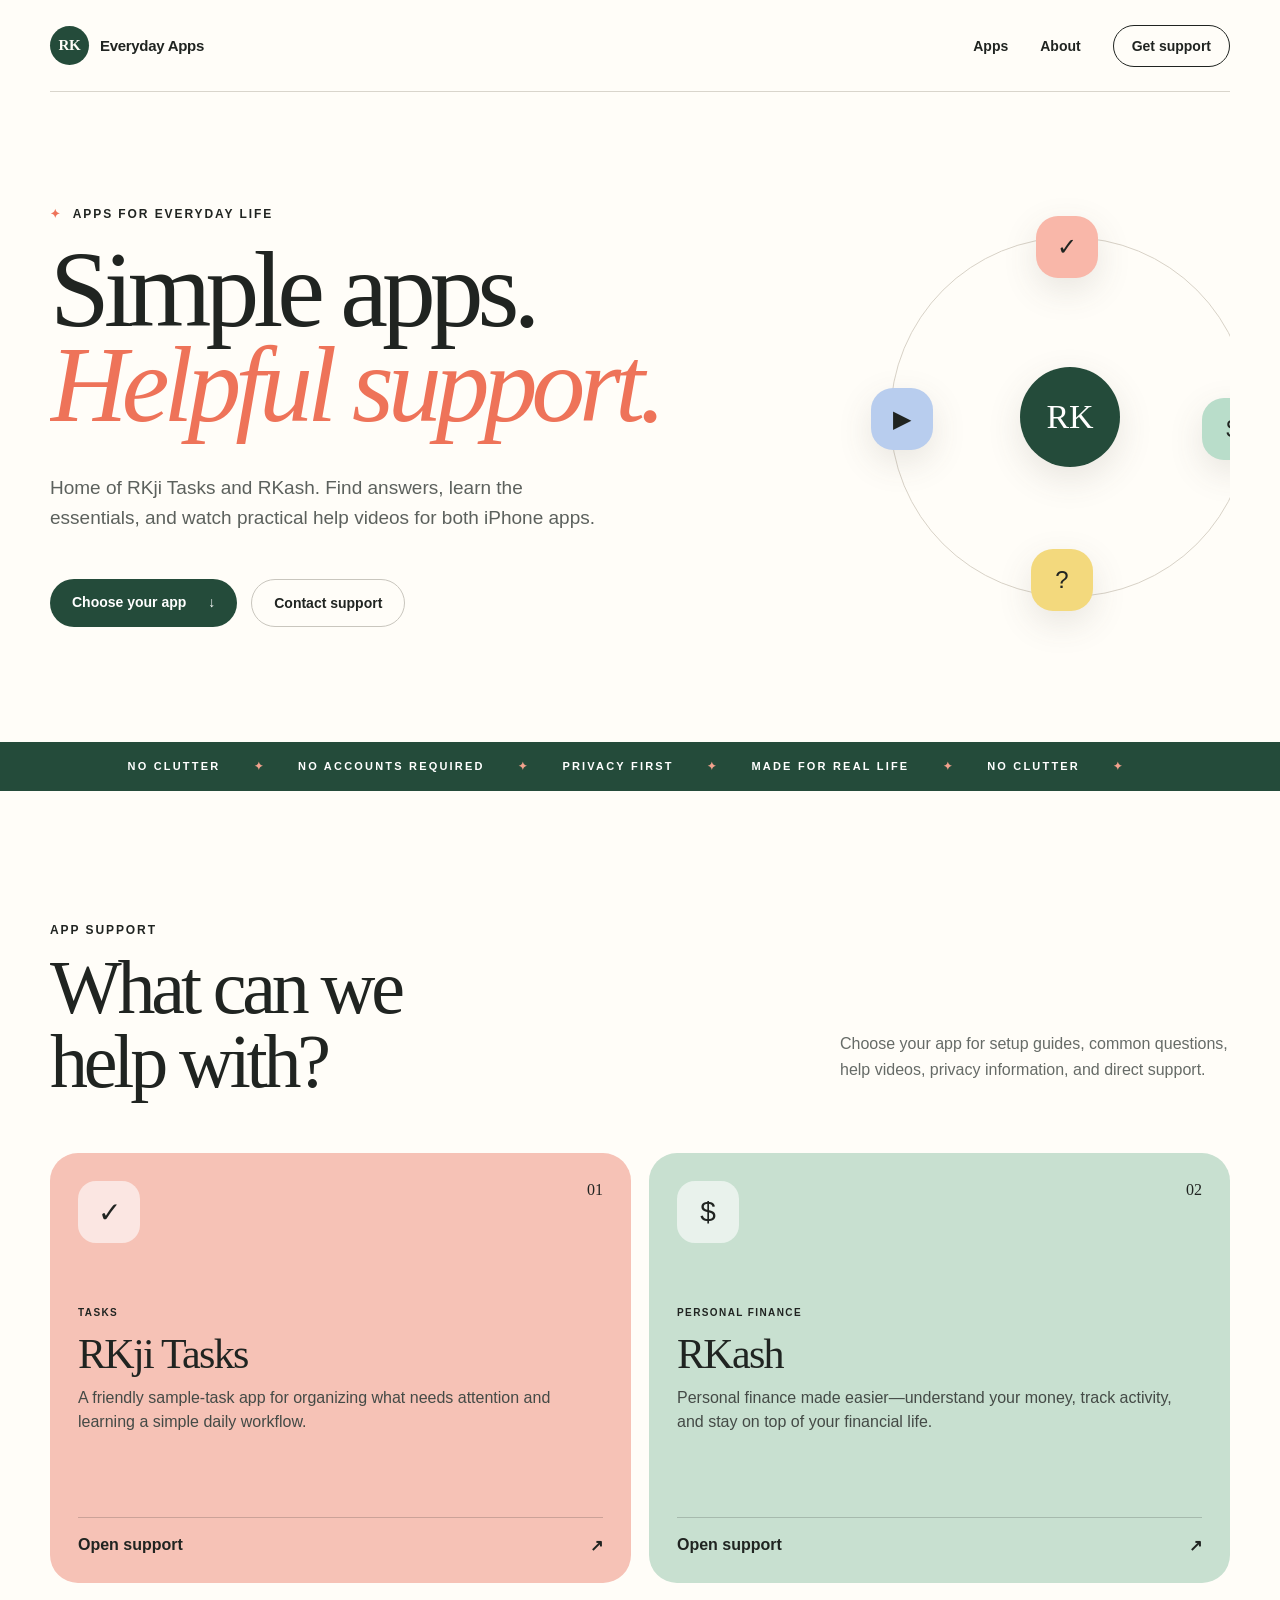
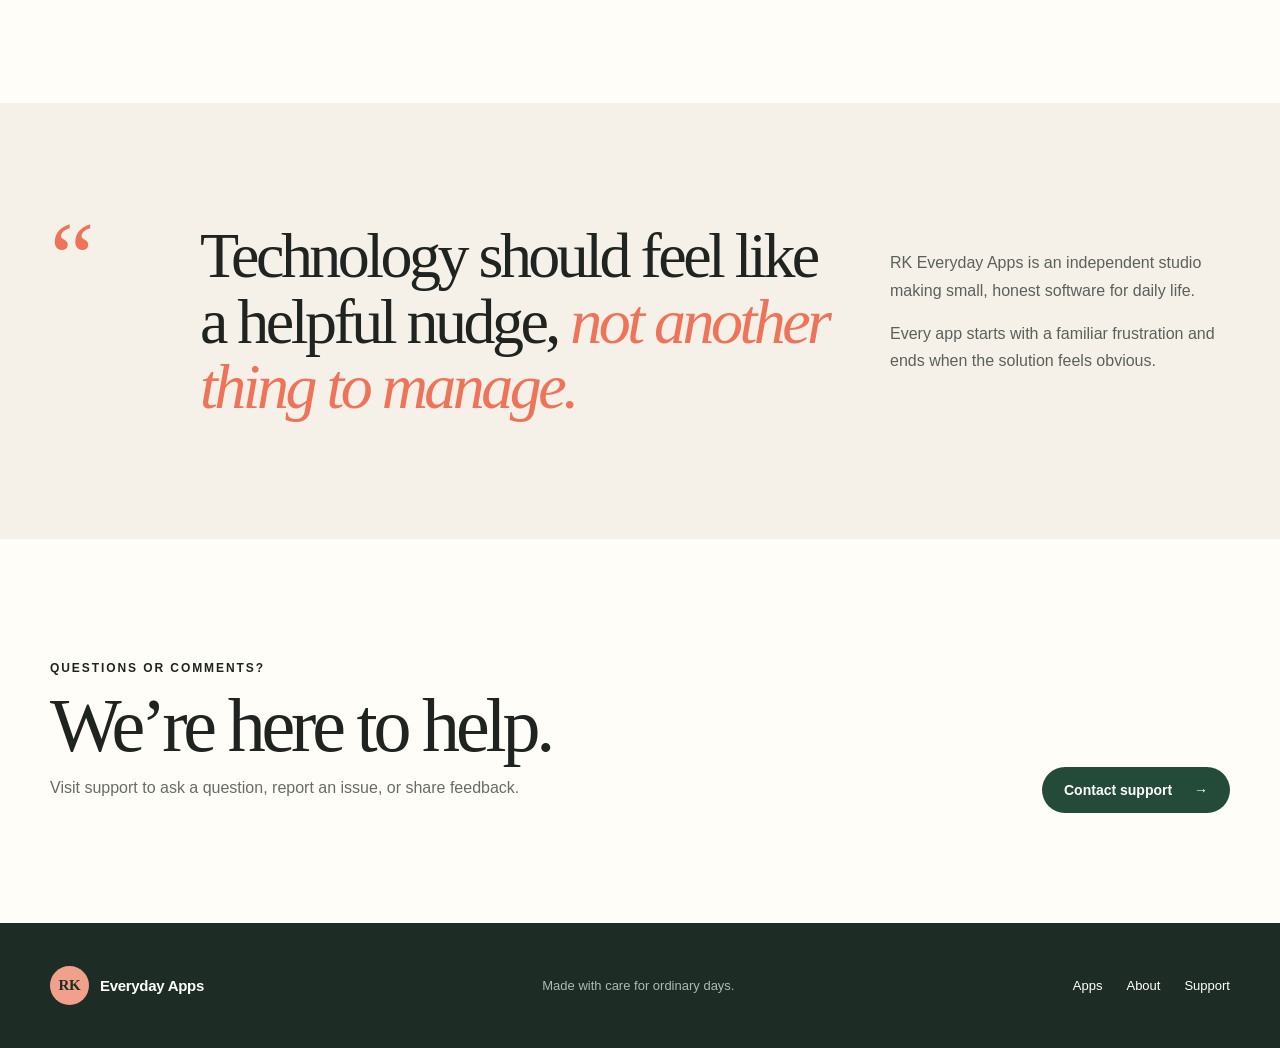
==== index.html @ 0bd2f6bb "Create RK Everyday Apps support website" ====
<!doctype html><html lang="en"><head><meta charset="UTF-8"><meta name="viewport" content="width=device-width,initial-scale=1"><meta name="description" content="Support and help videos for RKji Tasks and RKash."><title>RK Everyday Apps — Support</title><link rel="stylesheet" href="app/globals.css"><link rel="stylesheet" href="support.css"></head><body><main>
<nav class="nav wrap"><a class="brand" href="#top"><span>RK</span> Everyday Apps</a><div class="navLinks"><a href="#apps">Apps</a><a href="#about">About</a><a class="navCta" href="#apps">Get support</a></div></nav>
<section class="hero wrap" id="top"><div class="eyebrow"><span class="spark">✦</span> Apps for everyday life</div><h1>Simple apps.<br><em>Helpful support.</em></h1><p class="heroCopy">Home of RKji Tasks and RKash. Find answers, learn the essentials, and watch practical help videos for both iPhone apps.</p><div class="heroActions"><a class="button primary" href="#apps">Choose your app <span>↓</span></a><a class="button ghost" href="mailto:hello@rkeverydayapps.com">Contact support</a></div><div class="orbit" aria-hidden="true"><div class="orb orb1">✓</div><div class="orb orb2">$</div><div class="orb orb3">?</div><div class="orb orb4">▶</div><div class="centerOrb">RK</div></div></section>
<section class="ticker"><div>NO CLUTTER <b>✦</b> NO ACCOUNTS REQUIRED <b>✦</b> PRIVACY FIRST <b>✦</b> MADE FOR REAL LIFE <b>✦</b> NO CLUTTER <b>✦</b></div></section>
<section class="apps wrap" id="apps"><div class="sectionHead"><div><p class="kicker">App support</p><h2>What can we<br>help with?</h2></div><p>Choose your app for setup guides, common questions, help videos, privacy information, and direct support.</p></div><div class="appGrid productGrid" id="app-grid"></div></section>
<section class="about" id="about"><div class="wrap aboutInner"><div class="quoteMark">“</div><blockquote>Technology should feel like a helpful nudge, <em>not another thing to manage.</em></blockquote><div class="aboutCopy"><p>RK Everyday Apps is an independent studio making small, honest software for daily life.</p><p>Every app starts with a familiar frustration and ends when the solution feels obvious.</p></div></div></section>
<section class="newsletter wrap"><div><p class="kicker">Questions or comments?</p><h2>We’re here to help.</h2><p>Visit support to ask a question, report an issue, or share feedback.</p></div><a class="button primary" href="support.html">Contact support <span>→</span></a></section>
<footer><div class="wrap footerInner"><a class="brand" href="#top"><span>RK</span> Everyday Apps</a><p>Made with care for ordinary days.</p><div><a href="#apps">Apps</a><a href="#about">About</a><a href="support.html">Support</a></div></div></footer>
</main><script src="script.js"></script></body></html>
---- app/globals.css ----
:root{--ink:#202421;--cream:#f5f1e8;--paper:#fffdf8;--green:#244b3a;--coral:#ee7359}*{box-sizing:border-box}html{scroll-behavior:smooth}body{margin:0;background:var(--paper);color:var(--ink);font-family:Arial,Helvetica,sans-serif}a{color:inherit;text-decoration:none}.wrap{width:min(1180px,calc(100% - 48px));margin-inline:auto}.nav{height:92px;display:flex;align-items:center;justify-content:space-between;border-bottom:1px solid #d9d5cc}.brand{display:flex;align-items:center;gap:11px;font-size:15px;font-weight:700;letter-spacing:-.02em}.brand span{display:grid;place-items:center;width:39px;height:39px;border-radius:50%;color:var(--paper);background:var(--green);font-family:Georgia,serif}.navLinks{display:flex;align-items:center;gap:32px;font-size:14px;font-weight:600}.navCta{padding:12px 18px;border:1px solid var(--ink);border-radius:99px}.hero{min-height:650px;position:relative;display:flex;flex-direction:column;justify-content:center;padding-block:80px;overflow:hidden}.eyebrow,.kicker{text-transform:uppercase;font-size:12px;letter-spacing:.16em;font-weight:800}.spark{color:var(--coral);margin-right:6px}h1,h2,blockquote{font-family:Georgia,'Times New Roman',serif;font-weight:400;letter-spacing:-.055em}h1{margin:22px 0;font-size:clamp(64px,8.4vw,116px);line-height:.88;max-width:850px}h1 em,blockquote em{color:var(--coral);font-weight:400}.heroCopy{max-width:560px;font-size:19px;line-height:1.55;color:#5c615d}.heroActions{display:flex;gap:14px;margin-top:28px}.button{border-radius:99px;padding:15px 22px;font-size:14px;font-weight:700}.primary{color:white;background:var(--green)}.primary span{margin-left:18px}.ghost{border:1px solid #c9c6be}.orbit{position:absolute;width:360px;height:360px;right:-20px;top:145px;border:1px solid #d8d2c7;border-radius:50%}.centerOrb,.orb{position:absolute;display:grid;place-items:center;border-radius:22px;box-shadow:0 12px 35px #534c4122}.centerOrb{inset:50%;translate:-50% -50%;width:100px;height:100px;color:white;background:var(--green);border-radius:50%;font:34px Georgia,serif}.orb{width:62px;height:62px;font-size:24px;background:#fff}.orb1{top:-22px;left:145px;background:#f9b7a9}.orb2{right:-15px;top:160px;background:#b9ddca}.orb3{bottom:-15px;left:140px;background:#f3d97d}.orb4{left:-20px;top:150px;background:#b8cdee}.ticker{overflow:hidden;background:var(--green);color:white;padding:18px 0;white-space:nowrap;font-size:11px;letter-spacing:.2em;font-weight:800}.ticker div{text-align:center}.ticker b{color:#f2a28d;margin:0 28px}.apps{padding-block:120px}.sectionHead{display:flex;align-items:end;justify-content:space-between;gap:60px;margin-bottom:55px}.sectionHead h2,.newsletter h2{font-size:clamp(48px,6vw,76px);line-height:.97;margin:14px 0 0}.sectionHead>p{max-width:390px;color:#666b67;line-height:1.6}.appGrid{display:grid;grid-template-columns:repeat(3,1fr);gap:18px}.appCard{min-height:380px;padding:28px;border-radius:28px;display:flex;flex-direction:column;justify-content:space-between;transition:transform .25s}.appCard:hover{transform:translateY(-5px)}.coral{background:#f6c2b6}.mint{background:#c8e0d0}.sun{background:#f2df94}.blue{background:#c7d8ed}.lilac{background:#dcd0eb}.peach{background:#efd3b6}.cardTop{display:flex;justify-content:space-between;align-items:start}.appIcon{width:62px;height:62px;border-radius:18px;background:#fff9;display:grid;place-items:center;font-size:28px}.number{font:16px Georgia,serif}.tag{font-size:10px;text-transform:uppercase;letter-spacing:.14em;font-weight:800}.appCard h3{font:42px Georgia,serif;letter-spacing:-.04em;margin:10px 0 8px}.appCard p{line-height:1.5;margin:0;color:#444a46}.appCard button{border:0;border-top:1px solid #20242133;background:none;padding:18px 0 0;margin-top:24px;display:flex;justify-content:space-between;font-weight:700;cursor:pointer}.about{background:var(--cream);padding:120px 0}.aboutInner{display:grid;grid-template-columns:100px 1fr 340px;gap:50px;align-items:start}.quoteMark{font:100px Georgia,serif;color:var(--coral);line-height:.7}.about blockquote{font-size:clamp(42px,5vw,68px);line-height:1.02;margin:0}.aboutCopy{padding-top:10px;color:#5b605c;line-height:1.7}.newsletter{padding-block:110px;display:flex;align-items:end;justify-content:space-between;gap:50px}.newsletter>div>p:last-child{color:#686c69}.newsletter form{display:flex;border-bottom:1px solid var(--ink);min-width:420px;padding:10px 0}.newsletter input{flex:1;border:0;outline:0;background:transparent;font-size:17px}.newsletter button{border:0;background:none;font-weight:800;cursor:pointer}.success{padding:20px 28px;border-radius:14px;background:#c8e0d0;font-weight:700}footer{background:#1d2d25;color:white;padding:42px 0}.footerInner{display:flex;justify-content:space-between;align-items:center}.footerInner p{color:#aeb9b3;font-size:13px}.footerInner>div{display:flex;gap:24px;font-size:13px}.footerInner .brand span{background:#f1a18b;color:#1d2d25}.srOnly{position:absolute;width:1px;height:1px;padding:0;margin:-1px;overflow:hidden;clip:rect(0,0,0,0);white-space:nowrap;border:0}@media(max-width:900px){.orbit{opacity:.22;right:-140px}.appGrid{grid-template-columns:repeat(2,1fr)}.aboutInner{grid-template-columns:60px 1fr}.aboutCopy{grid-column:2}.sectionHead,.newsletter{align-items:start}.newsletter{flex-direction:column}.sectionHead>p{max-width:300px}}@media(max-width:640px){.wrap{width:min(100% - 30px,1180px)}.nav{height:74px}.navLinks a:not(.navCta){display:none}.navCta{padding:10px 14px}.hero{min-height:610px}.hero h1{font-size:57px}.heroCopy{font-size:17px}.orbit{width:250px;height:250px;top:230px;right:-150px}.sectionHead{display:block}.sectionHead>p{margin-top:25px}.appGrid{grid-template-columns:1fr}.apps{padding-block:80px}.about{padding:80px 0}.aboutInner{display:block}.quoteMark{height:55px}.aboutCopy{margin-top:35px}.newsletter form{min-width:0;width:100%}.footerInner{flex-direction:column;align-items:flex-start;gap:25px}}@media(prefers-reduced-motion:reduce){html{scroll-behavior:auto}.appCard{transition:none}}
---- support.css ----
.productGrid{grid-template-columns:repeat(2,1fr)}.productGrid .appCard{min-height:430px}.cardLink{border-top:1px solid #20242133;padding-top:18px;margin-top:24px;display:flex;justify-content:space-between;font-weight:700}.supportHero{padding:82px 0 70px}.supportHero h1{font-size:clamp(58px,8vw,102px)}.backLink{font-size:13px;font-weight:800}.appBadge{display:inline-flex;align-items:center;gap:12px;padding:9px 16px 9px 9px;border-radius:99px;background:#fff;border:1px solid #ddd8cf;font-size:13px;font-weight:700}.appBadge span{display:grid;place-items:center;width:34px;height:34px;border-radius:10px;background:var(--green);color:white}.supportIntro{max-width:690px}.supportNav{display:flex;gap:10px;flex-wrap:wrap;margin-top:30px}.supportNav a{border:1px solid #cbc7bd;padding:11px 16px;border-radius:99px;font-size:13px;font-weight:700}.helpSection{padding:90px 0;border-top:1px solid #ddd8cf}.helpSection h2{font-size:clamp(42px,5vw,66px);margin:10px 0 40px}.videoGrid{display:grid;grid-template-columns:repeat(3,1fr);gap:18px}.videoCard{display:block;border:1px solid #ddd8cf;border-radius:22px;overflow:hidden;background:white}.videoThumb{aspect-ratio:16/9;display:grid;place-items:center;background:#dde5de;font-size:28px}.videoThumb.coral{background:#f6c2b6}.videoThumb.mint{background:#c8e0d0}.videoThumb span{display:grid;place-items:center;width:62px;height:62px;border-radius:50%;background:var(--green);color:white}.videoText{padding:20px}.videoText h3{font:26px Georgia,serif;margin:0 0 8px}.videoText p{font-size:14px;line-height:1.5;color:#666b67;margin:0}.faqList{max-width:850px}.faqList details{border-top:1px solid #d8d4cb;padding:22px 0}.faqList details:last-child{border-bottom:1px solid #d8d4cb}.faqList summary{font-weight:800;cursor:pointer;list-style:none;display:flex;justify-content:space-between}.faqList summary:after{content:'+';font-size:20px}.faqList details[open] summary:after{content:'−'}.faqList details p{max-width:700px;color:#5f645f;line-height:1.65}.contactPanel{background:var(--green);color:white;border-radius:28px;padding:50px;display:flex;justify-content:space-between;align-items:center;gap:30px}.contactPanel h2{margin:0 0 10px;color:white}.contactPanel p{color:#c7d2cc}.contactPanel .button{background:#f1a18b;color:#1d2d25;white-space:nowrap}.supportFooter{margin-top:80px}.muted{color:#686c69;line-height:1.6}.comingSoon{font-size:11px;text-transform:uppercase;letter-spacing:.12em;font-weight:800;margin-top:10px;color:#526058}@media(max-width:760px){.productGrid,.videoGrid{grid-template-columns:1fr}.supportHero{padding-top:55px}.contactPanel{align-items:flex-start;flex-direction:column;padding:30px}}
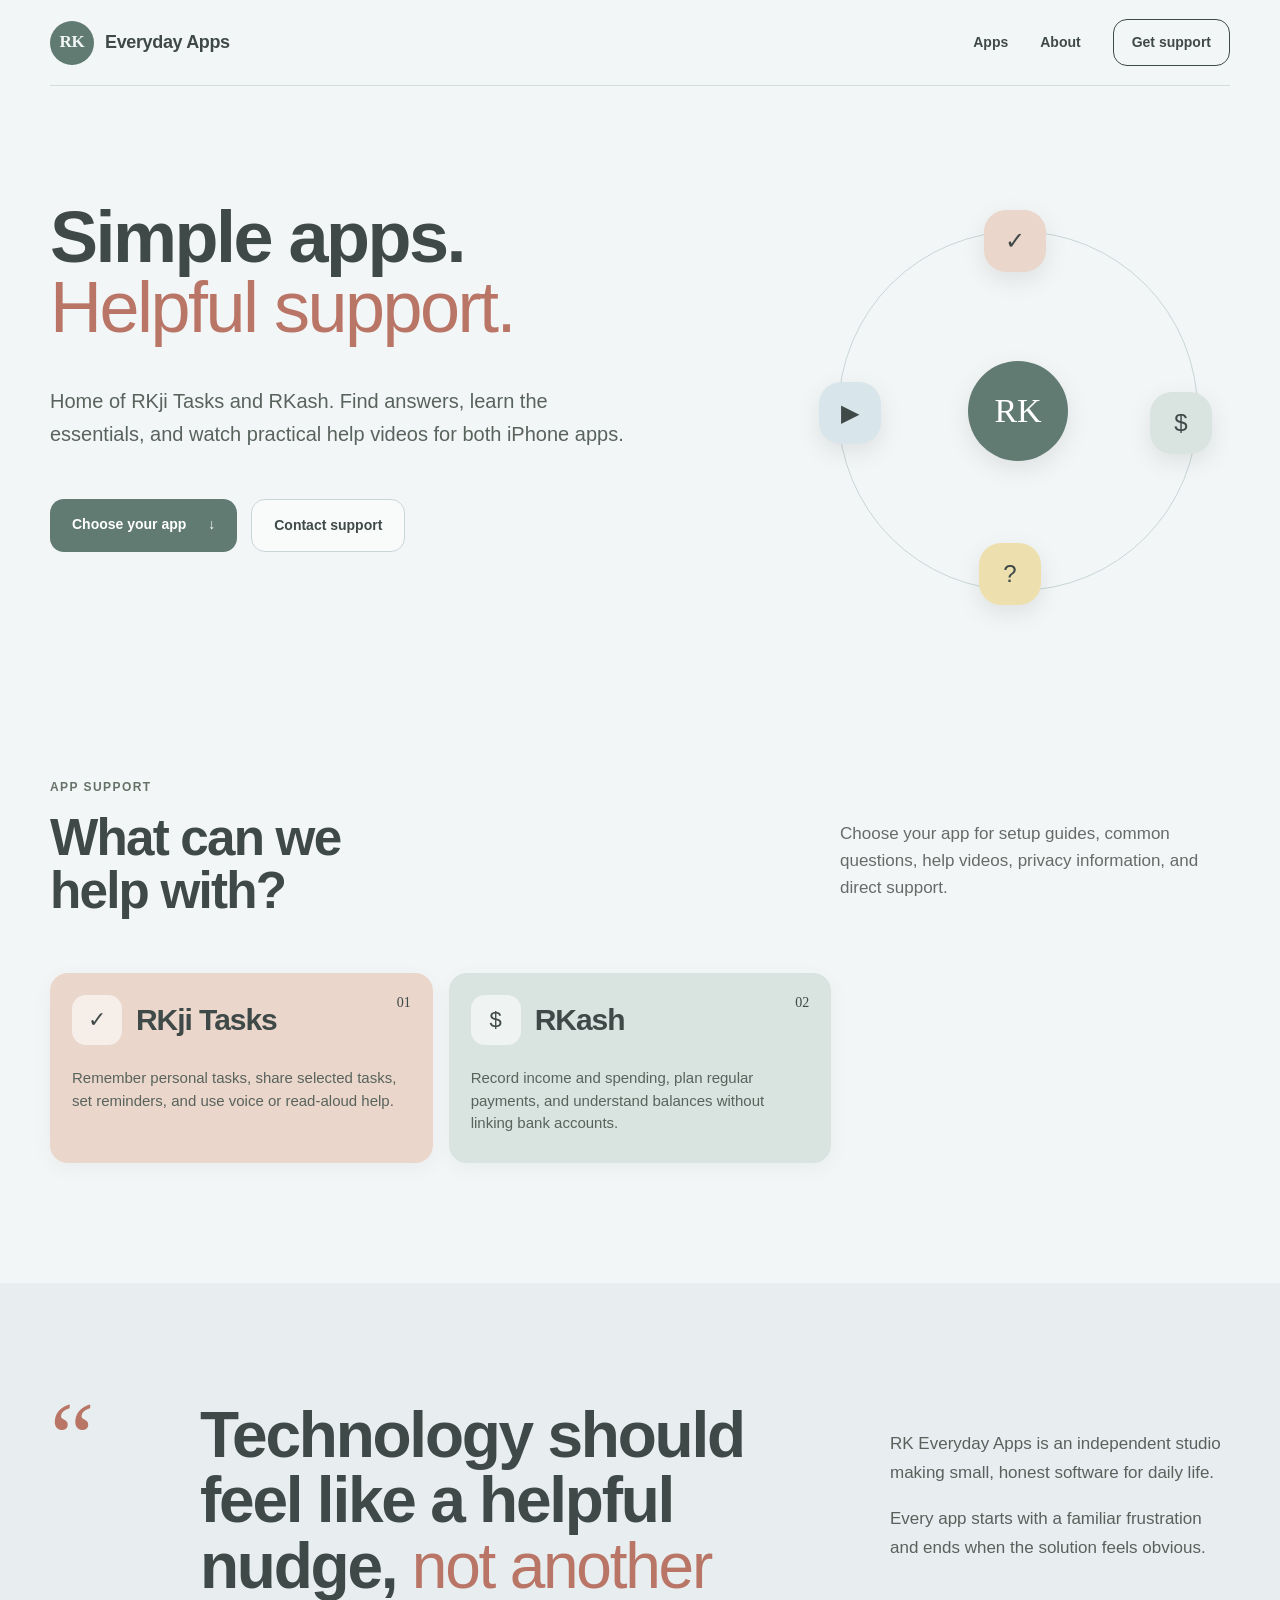
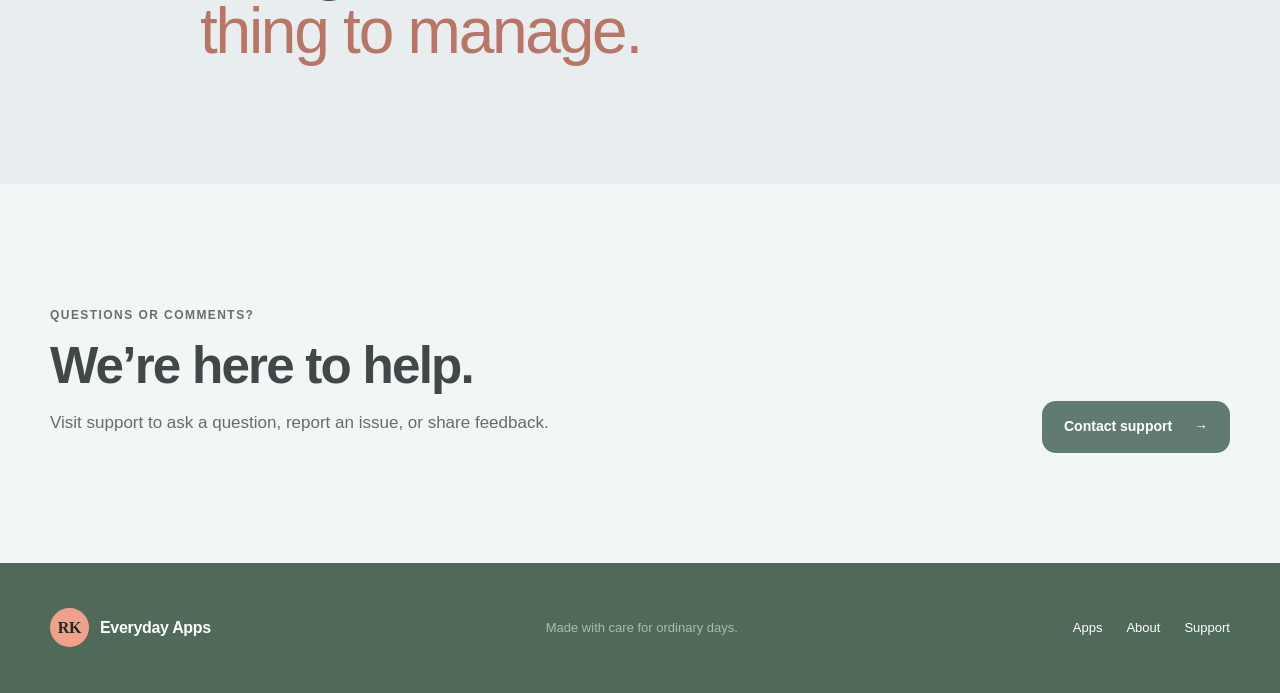
==== commit 92ef59d5: "Refine support site and add privacy drafts" ====
--- a/index.html
+++ b/index.html
@@ -1,7 +1,6 @@
-<!doctype html><html lang="en"><head><meta charset="UTF-8"><meta name="viewport" content="width=device-width,initial-scale=1"><meta name="description" content="Support and help videos for RKji Tasks and RKash."><title>RK Everyday Apps — Support</title><link rel="stylesheet" href="app/globals.css"><link rel="stylesheet" href="support.css"></head><body><main>
+<!doctype html><html lang="en"><head><meta charset="UTF-8"><meta name="viewport" content="width=device-width,initial-scale=1"><meta name="description" content="Support and help videos for RKji Tasks and RKash."><title>RK Everyday Apps — Support</title><link rel="stylesheet" href="app/globals.css"><link rel="stylesheet" href="support.css"><link rel="stylesheet" href="warm-theme.css"></head><body><main>
 <nav class="nav wrap"><a class="brand" href="#top"><span>RK</span> Everyday Apps</a><div class="navLinks"><a href="#apps">Apps</a><a href="#about">About</a><a class="navCta" href="#apps">Get support</a></div></nav>
-<section class="hero wrap" id="top"><div class="eyebrow"><span class="spark">✦</span> Apps for everyday life</div><h1>Simple apps.<br><em>Helpful support.</em></h1><p class="heroCopy">Home of RKji Tasks and RKash. Find answers, learn the essentials, and watch practical help videos for both iPhone apps.</p><div class="heroActions"><a class="button primary" href="#apps">Choose your app <span>↓</span></a><a class="button ghost" href="mailto:hello@rkeverydayapps.com">Contact support</a></div><div class="orbit" aria-hidden="true"><div class="orb orb1">✓</div><div class="orb orb2">$</div><div class="orb orb3">?</div><div class="orb orb4">▶</div><div class="centerOrb">RK</div></div></section>
-<section class="ticker"><div>NO CLUTTER <b>✦</b> NO ACCOUNTS REQUIRED <b>✦</b> PRIVACY FIRST <b>✦</b> MADE FOR REAL LIFE <b>✦</b> NO CLUTTER <b>✦</b></div></section>
+<section class="hero homeHero wrap" id="top"><h1>Simple apps.<br><em>Helpful support.</em></h1><p class="heroCopy">Home of RKji Tasks and RKash. Find answers, learn the essentials, and watch practical help videos for both iPhone apps.</p><div class="heroActions"><a class="button primary" href="#apps">Choose your app <span>↓</span></a><a class="button ghost" href="support.html">Contact support</a></div><div class="orbit" aria-hidden="true"><div class="orb orb1">✓</div><div class="orb orb2">$</div><div class="orb orb3">?</div><div class="orb orb4">▶</div><div class="centerOrb">RK</div></div></section>
 <section class="apps wrap" id="apps"><div class="sectionHead"><div><p class="kicker">App support</p><h2>What can we<br>help with?</h2></div><p>Choose your app for setup guides, common questions, help videos, privacy information, and direct support.</p></div><div class="appGrid productGrid" id="app-grid"></div></section>
 <section class="about" id="about"><div class="wrap aboutInner"><div class="quoteMark">“</div><blockquote>Technology should feel like a helpful nudge, <em>not another thing to manage.</em></blockquote><div class="aboutCopy"><p>RK Everyday Apps is an independent studio making small, honest software for daily life.</p><p>Every app starts with a familiar frustration and ends when the solution feels obvious.</p></div></div></section>
 <section class="newsletter wrap"><div><p class="kicker">Questions or comments?</p><h2>We’re here to help.</h2><p>Visit support to ask a question, report an issue, or share feedback.</p></div><a class="button primary" href="support.html">Contact support <span>→</span></a></section>
--- a/warm-theme.css
+++ b/warm-theme.css
@@ -0,0 +1,13 @@
+:root{--ink:#3f4948;--cream:#e8eef0;--paper:#f3f6f7;--green:#617b72;--coral:#b97565;--sage-pale:#d9e3df;--blue-pale:#d8e5eb;--clay-pale:#ead6ca}
+body{background:var(--paper);color:var(--ink);font-family:-apple-system,BlinkMacSystemFont,"Segoe UI",sans-serif;font-size:17px;line-height:1.55}
+.nav{height:86px;border-color:#d2dcdf}.brand{font-size:16px}.brand span{background:var(--green);box-shadow:none}.navCta,.button,.supportNav a{border-radius:14px}
+h1,h2,blockquote,.appCard h3,.videoText h3,.guideCard strong{font-family:ui-rounded,"SF Pro Rounded",-apple-system,BlinkMacSystemFont,"Segoe UI",sans-serif;font-weight:650;letter-spacing:-.035em}
+h1{font-size:clamp(54px,7.4vw,94px);line-height:.98}h1 em,blockquote em{color:var(--coral);font-style:normal}.heroCopy{color:#59635d;font-size:20px;line-height:1.65}.eyebrow,.kicker{color:#657268;letter-spacing:.12em}
+.primary,.centerOrb{background:var(--green)}.ghost{background:#f9fbfb;border-color:#cad5d8}.orbit{border-color:#c9d5d8}.orb,.centerOrb{box-shadow:0 8px 22px #4d5b5020}.orb1{background:var(--clay-pale)}.orb2{background:var(--sage-pale)}.orb3{background:#eee0ae}.orb4{background:var(--blue-pale)}.ticker{background:var(--green)}
+.appCard,.videoCard,.guideCard,.contactPanel,.supportForm{border-radius:18px;box-shadow:0 5px 18px #53605510}.appCard:hover{transform:translateY(-2px)}.coral,.videoThumb.coral{background:var(--clay-pale)}.mint,.videoThumb.mint{background:var(--sage-pale)}.blue{background:var(--blue-pale)}.sun{background:#eee0ae}.lilac{background:#dfd8e6}.peach{background:#ebd8c5}.appIcon,.guideIcon{border-radius:14px}.appCard p,.videoText p,.muted{color:#58635d}
+.about{background:var(--cream)}.quoteMark{color:var(--coral)}.newsletter h2,.sectionHead h2,.helpSection h2,.contactPanel h2{font-size:clamp(38px,4vw,54px);line-height:1.05;letter-spacing:-.035em}.helpSection{border-color:#d8d0c2}.guideBody{background:#f3ede2}.guideCard summary,.faqList summary{font-size:17px}.guideBody li,.faqList details p{font-size:17px;line-height:1.7}.speakButton{border-radius:14px;border-color:var(--green);color:var(--green)}
+.contactPanel,footer{background:#506a59}.contactPanel .button{background:#e2b09f}.appBadge{background:#fffaf1;border-color:#d8d0c2}.appBadge span{background:var(--green)}.supportForm{background:var(--cream)}.supportForm input,.supportForm select,.supportForm textarea{font-size:17px;border-color:#c9c0b1}
+.homeHero{min-height:560px;padding-block:54px}.homeHero h1{font-size:clamp(48px,5.7vw,72px)}.homeHero .heroCopy{max-width:590px}.homeHero .orbit{right:32px}.nav .brand{font-size:18px}.nav .brand span{width:44px;height:44px;font-size:17px}
+.productGrid{grid-template-columns:repeat(3,minmax(0,1fr));gap:16px}.productGrid .appCard{min-height:190px;padding:22px;justify-content:flex-start;gap:22px}.compactAppTitle{display:grid;grid-template-columns:50px minmax(0,1fr) auto;align-items:center;gap:14px}.productGrid .appIcon{width:50px;height:50px;font-size:22px}.productGrid .appCard h3{font-size:30px;margin:0}.productGrid .number{align-self:start;font-size:14px}.productGrid .appCard>p{font-size:15px;line-height:1.5;margin:0}
+@media(max-width:900px){.homeHero .orbit{display:none}.productGrid{grid-template-columns:repeat(2,minmax(0,1fr))}}
+@media(max-width:640px){body{font-size:16px}h1{font-size:50px}.heroCopy{font-size:18px}.nav{height:76px}.homeHero{min-height:520px;padding-block:44px}.homeHero h1{font-size:44px}.newsletter h2,.sectionHead h2,.helpSection h2,.contactPanel h2{font-size:38px}.productGrid{grid-template-columns:1fr}.productGrid .appCard{min-height:165px;padding:18px;gap:16px}.productGrid .appCard h3{font-size:27px}.compactAppTitle{grid-template-columns:46px minmax(0,1fr) auto}.productGrid .appIcon{width:46px;height:46px}.nav .brand{font-size:16px}.nav .brand span{width:40px;height:40px}}
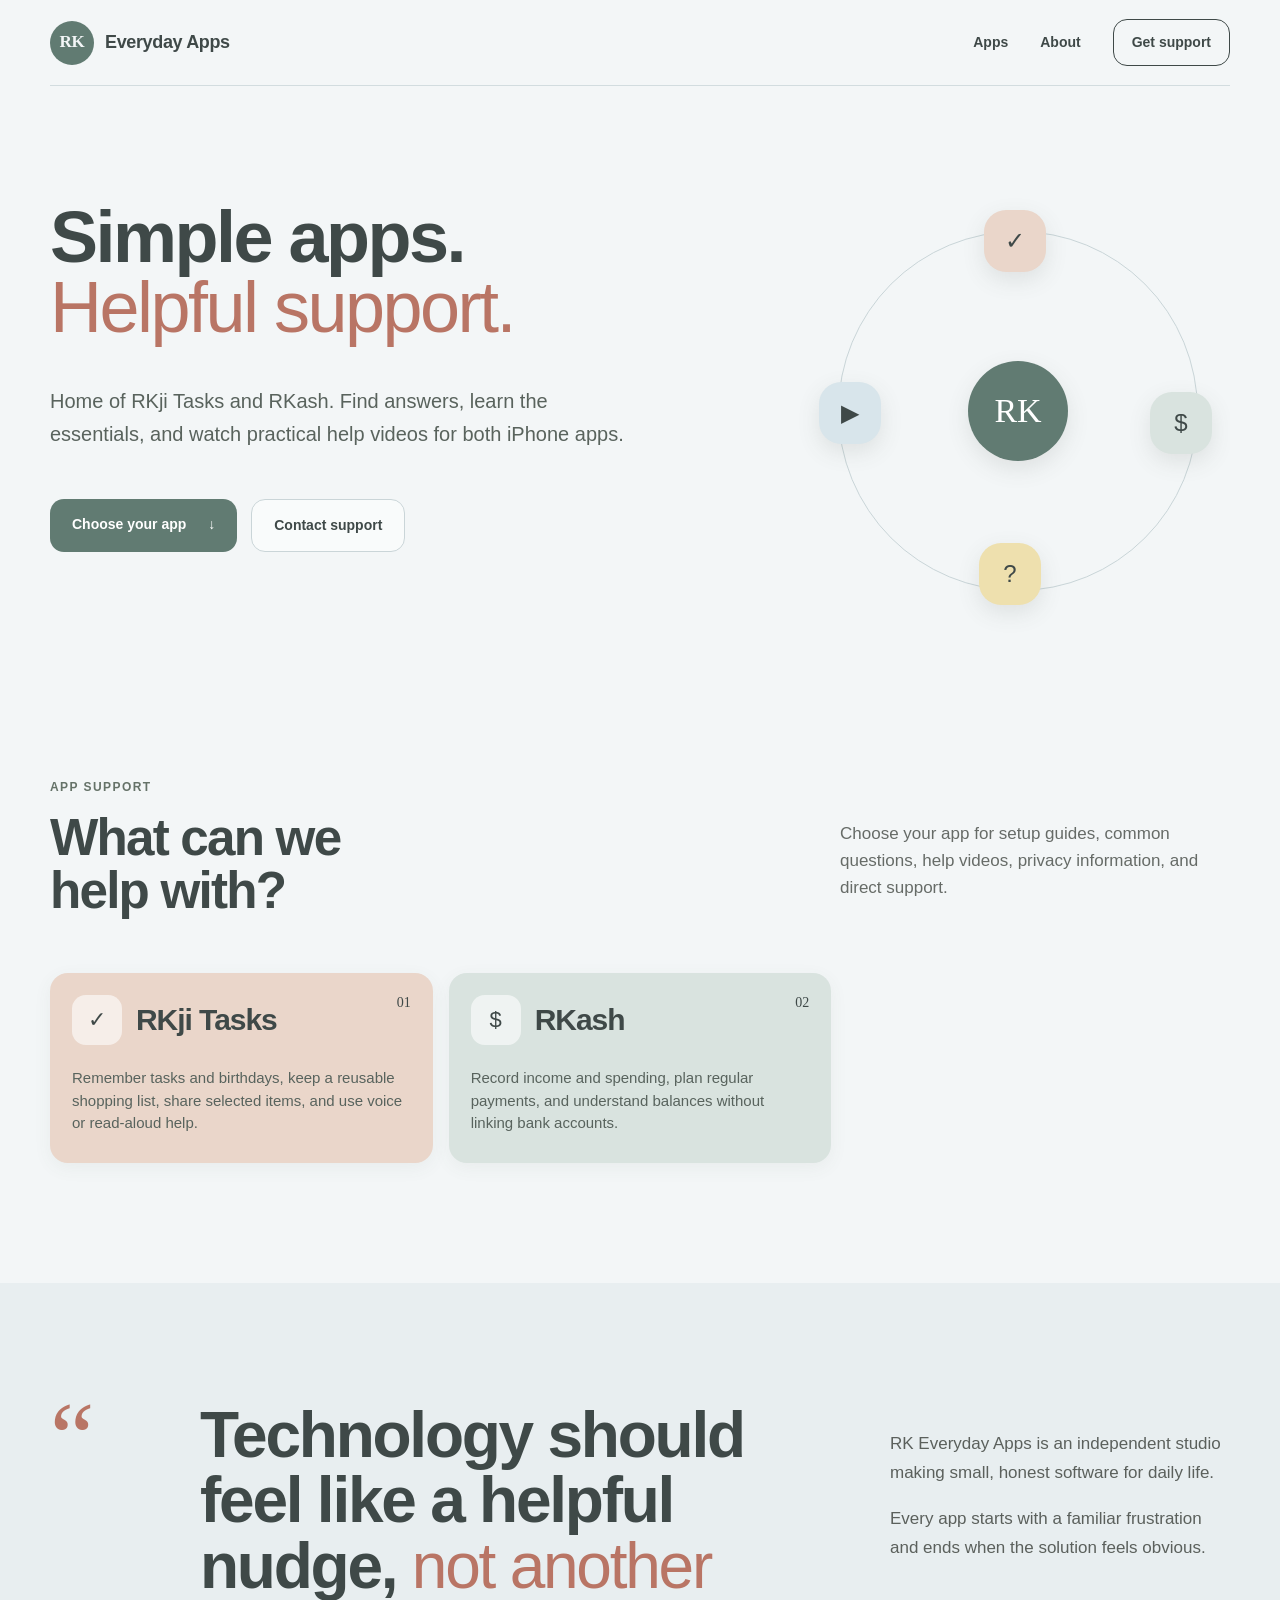
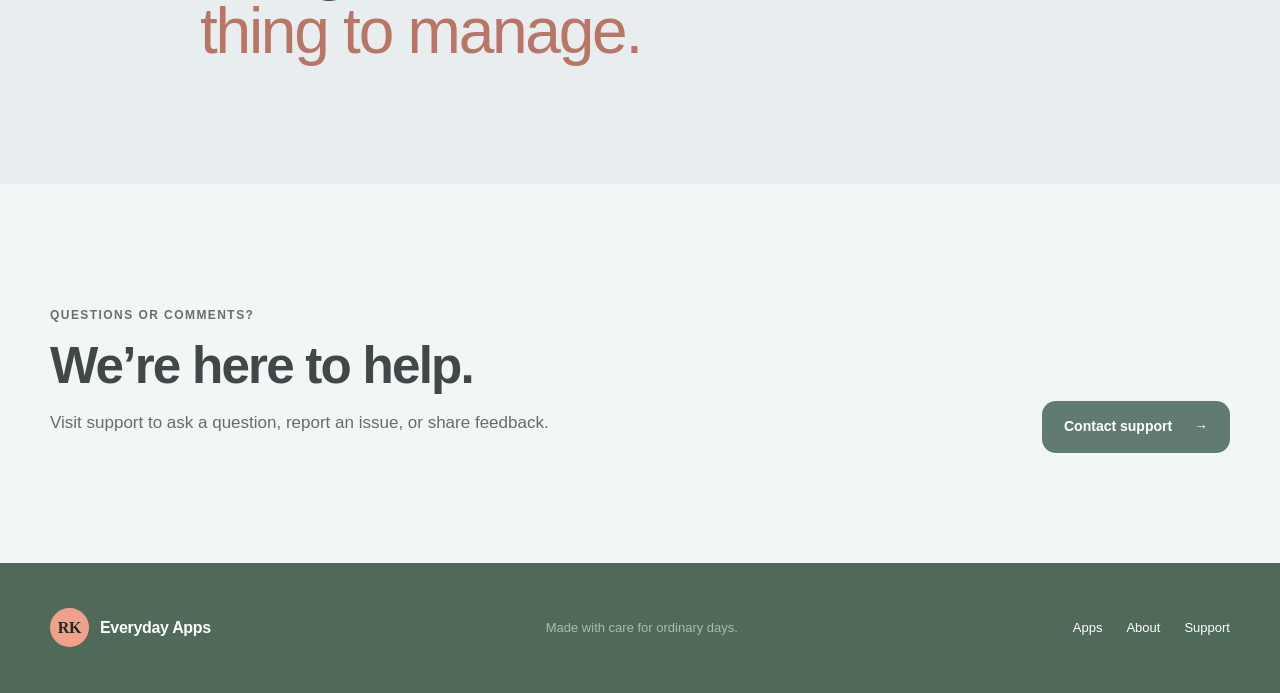
==== commit 636e1ced: "Fixing get support link to launch form" ====
--- a/index.html
+++ b/index.html
@@ -1,5 +1,5 @@
 <!doctype html><html lang="en"><head><meta charset="UTF-8"><meta name="viewport" content="width=device-width,initial-scale=1"><meta name="description" content="Support and help videos for RKji Tasks and RKash."><title>RK Everyday Apps — Support</title><link rel="stylesheet" href="app/globals.css"><link rel="stylesheet" href="support.css"><link rel="stylesheet" href="warm-theme.css"></head><body><main>
-<nav class="nav wrap"><a class="brand" href="#top"><span>RK</span> Everyday Apps</a><div class="navLinks"><a href="#apps">Apps</a><a href="#about">About</a><a class="navCta" href="#apps">Get support</a></div></nav>
+<nav class="nav wrap"><a class="brand" href="#top"><span>RK</span> Everyday Apps</a><div class="navLinks"><a href="#apps">Apps</a><a href="#about">About</a><a class="navCta" href="support.html">Get support</a></div></nav>
 <section class="hero homeHero wrap" id="top"><h1>Simple apps.<br><em>Helpful support.</em></h1><p class="heroCopy">Home of RKji Tasks and RKash. Find answers, learn the essentials, and watch practical help videos for both iPhone apps.</p><div class="heroActions"><a class="button primary" href="#apps">Choose your app <span>↓</span></a><a class="button ghost" href="support.html">Contact support</a></div><div class="orbit" aria-hidden="true"><div class="orb orb1">✓</div><div class="orb orb2">$</div><div class="orb orb3">?</div><div class="orb orb4">▶</div><div class="centerOrb">RK</div></div></section>
 <section class="apps wrap" id="apps"><div class="sectionHead"><div><p class="kicker">App support</p><h2>What can we<br>help with?</h2></div><p>Choose your app for setup guides, common questions, help videos, privacy information, and direct support.</p></div><div class="appGrid productGrid" id="app-grid"></div></section>
 <section class="about" id="about"><div class="wrap aboutInner"><div class="quoteMark">“</div><blockquote>Technology should feel like a helpful nudge, <em>not another thing to manage.</em></blockquote><div class="aboutCopy"><p>RK Everyday Apps is an independent studio making small, honest software for daily life.</p><p>Every app starts with a familiar frustration and ends when the solution feels obvious.</p></div></div></section>
